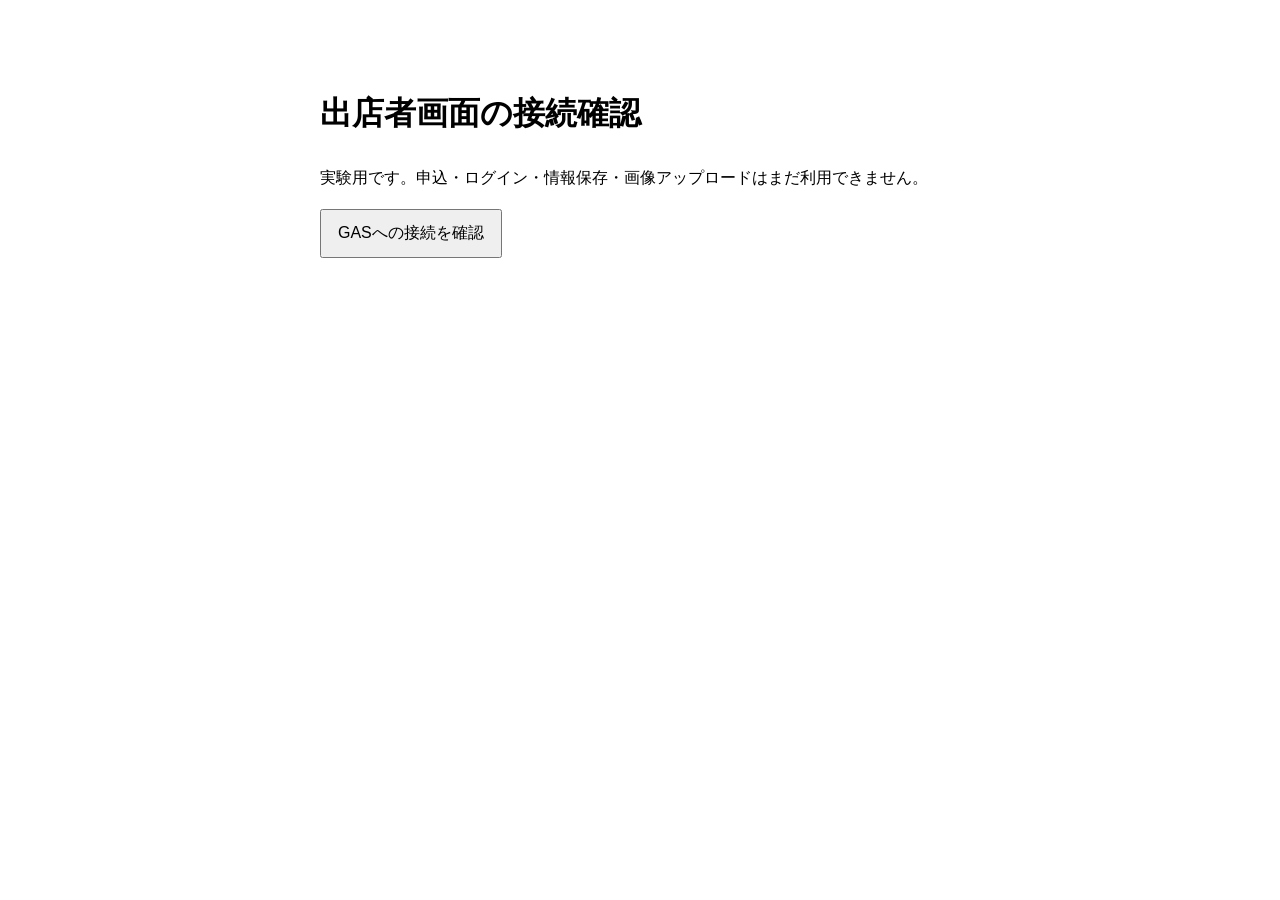
==== gas/Index.html @ 6c734b50 "initial commit" ====
<!doctype html>
<html lang="ja">
<head><base target="_top"><meta name="viewport" content="width=device-width, initial-scale=1"><title>接続確認</title></head>
<body style="font-family:sans-serif;max-width:640px;margin:3rem auto;padding:1rem;line-height:1.8">
<h1>出店者画面の接続確認</h1>
<p>実験用です。申込・ログイン・情報保存・画像アップロードはまだ利用できません。</p>
<button id="check" type="button" style="font:inherit;padding:.5rem 1rem">GASへの接続を確認</button>
<p id="result" role="status" aria-live="polite"></p>
<script>
document.getElementById('check').addEventListener('click', function () {
  const button = this;
  const result = document.getElementById('result');
  button.disabled = true;
  result.textContent = '確認しています。';
  google.script.run.withSuccessHandler(function (data) {
    result.textContent = data.ok ? 'GASに接続できました。保存先・認証は未接続です。' : '接続を確認できませんでした。';
    button.disabled = false;
  }).withFailureHandler(function () {
    result.textContent = '接続に失敗しました。もう一度お試しください。';
    button.disabled = false;
  }).getSystemStatus();
});
</script>
</body>
</html>
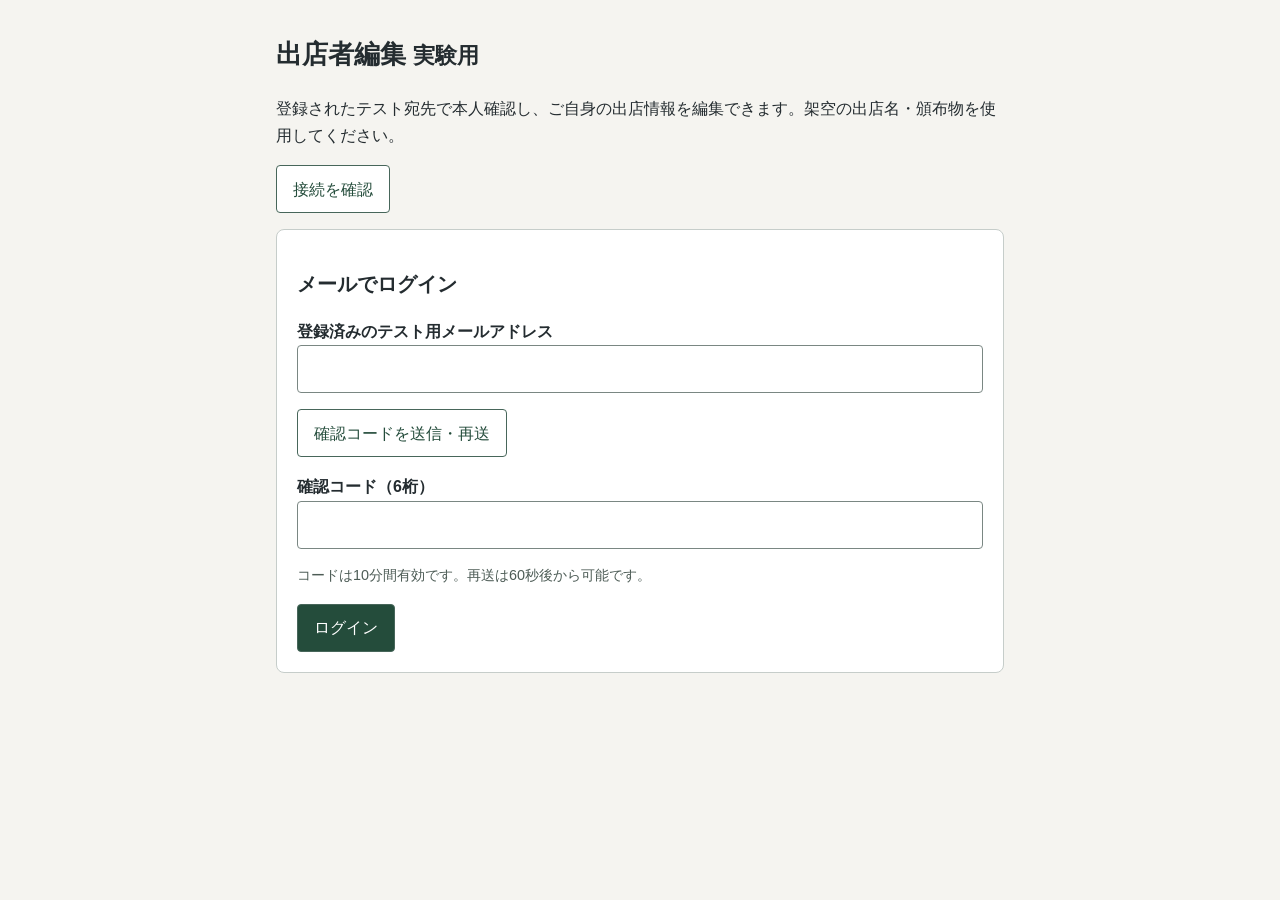
==== commit 85bc5460: "upd" ====
--- a/gas/Index.html
+++ b/gas/Index.html
@@ -1,25 +1,206 @@
 <!doctype html>
 <html lang="ja">
-<head><base target="_top"><meta name="viewport" content="width=device-width, initial-scale=1"><title>接続確認</title></head>
-<body style="font-family:sans-serif;max-width:640px;margin:3rem auto;padding:1rem;line-height:1.8">
-<h1>出店者画面の接続確認</h1>
-<p>実験用です。申込・ログイン・情報保存・画像アップロードはまだ利用できません。</p>
-<button id="check" type="button" style="font:inherit;padding:.5rem 1rem">GASへの接続を確認</button>
-<p id="result" role="status" aria-live="polite"></p>
+<head>
+  <base target="_top">
+  <meta name="viewport" content="width=device-width, initial-scale=1">
+  <title>出店者編集（実験用）</title>
+  <style>
+    * { box-sizing: border-box; }
+    body { margin: 0; background: #f5f4f0; color: #242c30; font-family: sans-serif; line-height: 1.7; }
+    main { max-width: 760px; margin: 2rem auto; padding: 0 1rem 3rem; }
+    h1 { font-size: 1.65rem; } h2 { font-size: 1.25rem; }
+    section, .book { background: white; border: 1px solid #c6cdca; border-radius: 8px; padding: 1.25rem; margin: 1rem 0; }
+    label { display: block; margin-top: 1rem; font-weight: bold; }
+    input, textarea, select { display: block; width: 100%; min-width: 0; font: inherit; padding: .6rem; border: 1px solid #7a8783; border-radius: 4px; color: inherit; background: white; }
+    textarea { min-height: 7rem; resize: vertical; }
+    button { font: inherit; padding: .6rem 1rem; border: 1px solid #47665a; border-radius: 4px; background: #fff; color: #244c3b; cursor: pointer; }
+    button.primary { background: #244c3b; color: white; }
+    button:disabled { opacity: .55; cursor: default; }
+    .actions { display: flex; flex-wrap: wrap; gap: .6rem; margin-top: 1rem; }
+    .note { color: #4d5c56; font-size: .9rem; }
+    #result { padding: .8rem; border-left: 4px solid #47665a; overflow-wrap: anywhere; }
+    #result:empty { display: none; }
+    fieldset { border: 0; padding: 0; margin: 0; min-width: 0; }
+    [hidden] { display: none !important; }
+    :focus-visible { outline: 3px solid #af6900; outline-offset: 3px; }
+  </style>
+</head>
+<body>
+<main>
+  <h1>出店者編集 <small>実験用</small></h1>
+  <p>登録されたテスト宛先で本人確認し、ご自身の出店情報を編集できます。架空の出店名・頒布物を使用してください。</p>
+  <div class="actions"><button id="check" type="button">接続を確認</button></div>
+  <p id="result" role="status" aria-live="polite"></p>
+  <section id="login">
+    <h2>メールでログイン</h2>
+    <form id="emailForm">
+      <label for="email">登録済みのテスト用メールアドレス</label>
+      <input id="email" type="email" autocomplete="email" maxlength="254" required>
+      <div class="actions"><button id="sendCode" type="submit">確認コードを送信・再送</button></div>
+    </form>
+    <form id="codeForm">
+      <label for="code">確認コード（6桁）</label>
+      <input id="code" type="text" inputmode="numeric" autocomplete="one-time-code" pattern="[0-9]{6}" maxlength="6" required>
+      <p class="note">コードは10分間有効です。再送は60秒後から可能です。</p>
+      <div class="actions"><button class="primary" type="submit">ログイン</button></div>
+    </form>
+  </section>
+  <section id="editor" hidden>
+    <h2>出店情報</h2>
+    <p id="savedState" class="note"></p>
+    <form id="profileForm">
+      <fieldset id="fields">
+        <label for="name">出店名（必須・80文字まで）</label><input id="name" maxlength="80" required>
+        <label for="description">紹介文（2,000文字まで）</label><textarea id="description" maxlength="2000"></textarea>
+        <label for="genre">ジャンル（40文字まで）</label><input id="genre" maxlength="40">
+        <h2>頒布物</h2>
+        <p class="note">10点まで登録できます。削除は「保存」で確定します。</p>
+        <div id="books"></div>
+        <button id="addBook" type="button">頒布物を追加</button>
+      </fieldset>
+      <div class="actions"><button id="save" class="primary" type="submit">保存</button></div>
+    </form>
+    <div class="actions">
+      <button id="reload" type="button">保存済みの内容を読み直す</button>
+      <button id="logout" type="button">ログアウト</button>
+    </div>
+    <p class="note">保存しても公開カタログには反映されません。画面を再読み込みすると再ログインが必要です。</p>
+  </section>
+</main>
 <script>
-document.getElementById('check').addEventListener('click', function () {
-  const button = this;
-  const result = document.getElementById('result');
-  button.disabled = true;
-  result.textContent = '確認しています。';
-  google.script.run.withSuccessHandler(function (data) {
-    result.textContent = data.ok ? 'GASに接続できました。保存先・認証は未接続です。' : '接続を確認できませんでした。';
-    button.disabled = false;
-  }).withFailureHandler(function () {
-    result.textContent = '接続に失敗しました。もう一度お試しください。';
-    button.disabled = false;
-  }).getSystemStatus();
-});
+'use strict';
+const $ = id => document.getElementById(id);
+let token = null;
+let data = null;
+let dirty = false;
+let busy = false;
+let pending = null;
+let bookSequence = 0;
+
+function message(text) { $('result').textContent = text; }
+function controls() {
+  $('fields').disabled = busy || !!pending;
+  $('save').disabled = busy;
+  $('save').textContent = pending ? '同じ保存を再試行・結果確認' : '保存';
+  $('reload').disabled = busy;
+  $('logout').disabled = busy;
+  $('check').disabled = busy;
+  for (const node of document.querySelectorAll('#login input, #login button')) node.disabled = busy;
+  $('addBook').disabled = $('books').children.length >= 10;
+}
+function rpc(method, ...args) {
+  return new Promise((resolve, reject) => {
+    if (!window.google || !google.script || !google.script.run) {
+      reject({ network: true, message: 'GASのWebアプリURLから開いてください。' }); return;
+    }
+    google.script.run.withSuccessHandler(result => {
+      if (result && result.ok) resolve(result);
+      else reject(result && result.error || { code: 'UNAVAILABLE', message: '応答を確認できませんでした。' });
+    }).withFailureHandler(() => reject({ network: true, message: '通信結果を確認できませんでした。' }))[method](...args);
+  });
+}
+async function action(operation) {
+  if (busy) return;
+  busy = true; controls();
+  try { await operation(); }
+  catch (error) { message(error.message || '処理を完了できませんでした。'); }
+  finally { busy = false; controls(); }
+}
+function input(labelText, key, value, options = {}) {
+  const label = document.createElement('label');
+  const id = 'book-' + bookSequence + '-' + key;
+  label.htmlFor = id; label.textContent = labelText;
+  const field = document.createElement(options.area ? 'textarea' : 'input');
+  field.id = id; field.dataset.key = key; field.value = value;
+  if (options.max) field.maxLength = options.max;
+  if (options.required) field.required = true;
+  if (options.number) { field.type = 'number'; field.min = '0'; field.max = '1000000'; field.step = '1'; field.required = true; }
+  return [label, field];
+}
+function addBook(book) {
+  bookSequence++;
+  const card = document.createElement('div'); card.className = 'book'; card.dataset.id = book.id || '';
+  card.append(...input('作品名（必須・120文字まで）', 'title', book.title, { max: 120, required: true }),
+    ...input('著者（120文字まで）', 'author', book.author, { max: 120 }),
+    ...input('紹介文（2,000文字まで）', 'description', book.description, { max: 2000, area: true }),
+    ...input('価格（円）', 'price', book.price, { number: true }));
+  const label = document.createElement('label'); label.textContent = '刊行区分'; label.htmlFor = 'book-' + bookSequence + '-release';
+  const select = document.createElement('select'); select.dataset.key = 'releaseType'; select.id = label.htmlFor;
+  for (const text of ['新刊', '既刊', 'その他']) { const option = document.createElement('option'); option.value = text; option.textContent = text; select.append(option); }
+  select.value = book.releaseType;
+  const remove = document.createElement('button'); remove.type = 'button'; remove.textContent = 'この頒布物を削除';
+  remove.addEventListener('click', () => { card.remove(); dirty = true; controls(); });
+  const actions = document.createElement('div'); actions.className = 'actions'; actions.append(remove);
+  card.append(label, select, actions); $('books').append(card);
+}
+function render(next) {
+  data = next; pending = null; dirty = false;
+  $('name').value = data.profile.name; $('description').value = data.profile.description; $('genre').value = data.profile.genre;
+  $('books').replaceChildren(); data.publications.forEach(addBook);
+  $('savedState').textContent = '更新番号 ' + data.revision + (data.updatedAt ? ' ／ 保存日時 ' + new Date(data.updatedAt).toLocaleString('ja-JP') : ' ／ まだ保存されていません');
+  $('login').hidden = true; $('editor').hidden = false; controls();
+}
+function request() {
+  const publications = Array.from($('books').children, card => {
+    const book = { id: card.dataset.id || null };
+    for (const field of card.querySelectorAll('[data-key]')) book[field.dataset.key] = field.dataset.key === 'price' ? Number(field.value) : field.value;
+    return book;
+  });
+  return { exhibitorId: data.exhibitorId, revision: data.revision, requestId: crypto.randomUUID(),
+    profile: { name: $('name').value, description: $('description').value, genre: $('genre').value }, publications };
+}
+$('check').addEventListener('click', () => action(async () => { await rpc('getSystemStatus'); message('GASと保存先への接続を確認できました。'); }));
+$('emailForm').addEventListener('submit', event => {
+  event.preventDefault(); action(async () => { const result = await rpc('requestLoginCode', $('email').value); $('code').value = ''; message(result.message); });
+});
+$('codeForm').addEventListener('submit', event => {
+  event.preventDefault();
+  if (!$('emailForm').reportValidity()) return;
+  action(async () => {
+    const result = await rpc('verifyLoginCode', $('email').value, $('code').value);
+    token = result.token; $('code').value = ''; $('email').value = ''; render(result.data); message('ログインしました。有効期限は2時間です。');
+  });
+});
+$('fields').addEventListener('input', () => { dirty = true; });
+$('addBook').addEventListener('click', () => {
+  if ($('books').children.length >= 10) return;
+  addBook({ id: null, title: '', author: '', description: '', price: 0, releaseType: '新刊' }); dirty = true; controls();
+});
+$('profileForm').addEventListener('submit', event => {
+  event.preventDefault(); action(async () => {
+    if (!pending) pending = request();
+    controls(); message('保存しています。');
+    try {
+      const result = await rpc('saveProfile', token, pending);
+      render(result.data);
+      message(result.replayed ? '保存済みであることを確認しました。最新の保存内容を表示しています。' : '保存しました。');
+    } catch (error) {
+      // 通信失敗・一時障害は同じ内容とIDで再送。編集を止め、二重作成を防ぐ。
+      if (error.network || ['UNAVAILABLE', 'BUSY'].includes(error.code)) {
+        message('保存結果が未確認です。「同じ保存を再試行・結果確認」を押してください。');
+      } else {
+        pending = null; message(error.message);
+      }
+    }
+  });
+});
+$('reload').addEventListener('click', () => {
+  if ((dirty || pending) && !confirm('未保存の入力を破棄し、保存済みの内容を読み直しますか？')) return;
+  action(async () => { const result = await rpc('getMyProfile', token); render(result.data); message('保存済みの内容を読み込みました。'); });
+});
+$('logout').addEventListener('click', () => {
+  if ((dirty || pending) && !confirm('未保存の入力を破棄してログアウトしますか？')) return;
+  action(async () => {
+    // 失効確認が取れるまでトークンを保持し、ログアウトを再試行できるようにする。
+    try { await rpc('logout', token); }
+    catch (error) { if (error.code !== 'UNAUTHENTICATED' && error.code !== 'FORBIDDEN') throw error; }
+    token = null; data = null; pending = null; dirty = false;
+    $('profileForm').reset(); $('books').replaceChildren(); $('editor').hidden = true; $('login').hidden = false;
+    message('ログアウトしました。');
+  });
+});
+window.addEventListener('beforeunload', event => { if (dirty || pending) { event.preventDefault(); event.returnValue = ''; } });
+controls();
 </script>
 </body>
 </html>
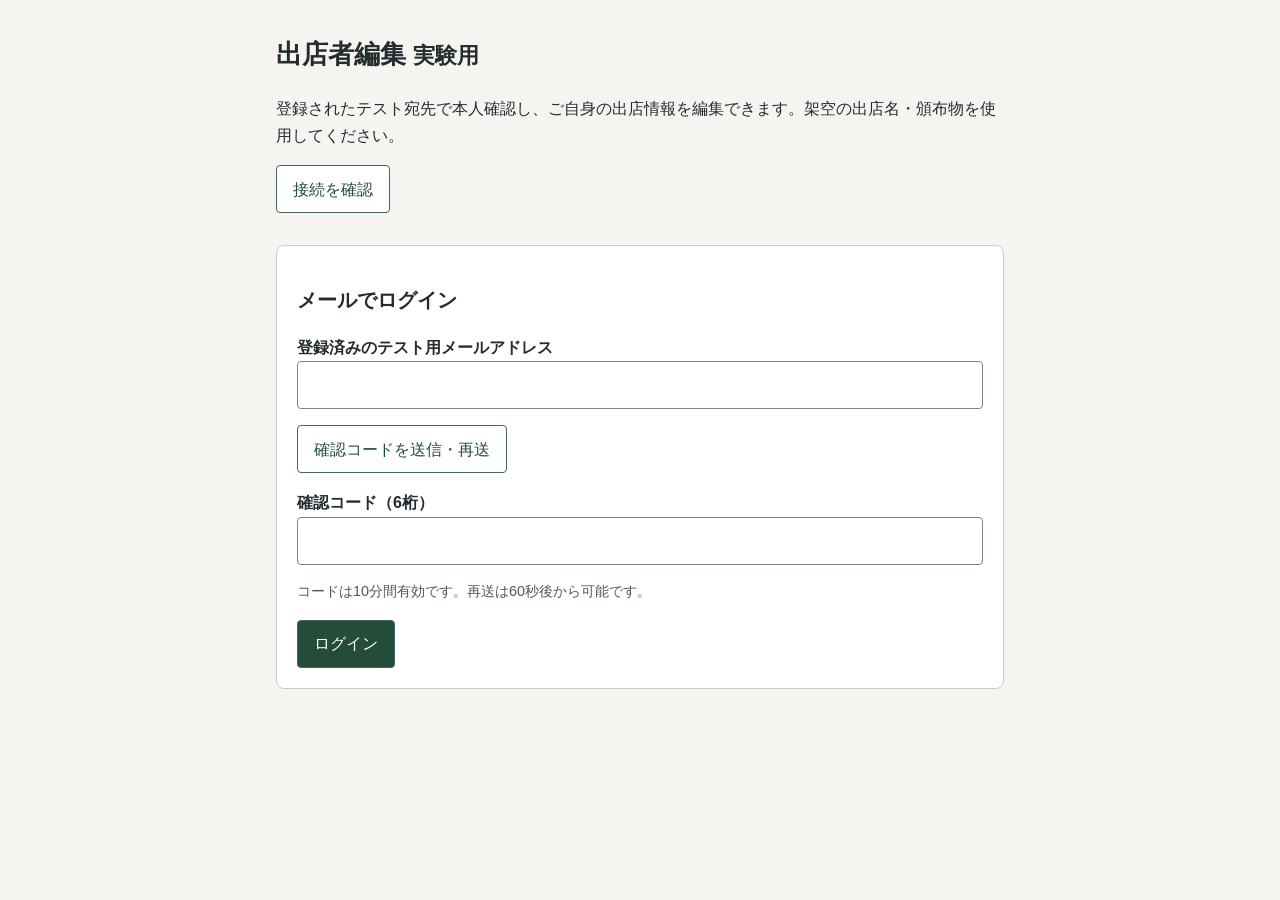
==== commit b700d7b3: "upd" ====
--- a/gas/Index.html
+++ b/gas/Index.html
@@ -31,6 +31,8 @@
   <p>登録されたテスト宛先で本人確認し、ご自身の出店情報を編集できます。架空の出店名・頒布物を使用してください。</p>
   <div class="actions"><button id="check" type="button">接続を確認</button></div>
   <p id="result" role="status" aria-live="polite"></p>
+  <p id="sessionNotice" class="note" hidden></p>
+  <div class="actions"><button id="restore" type="button" hidden>ログインの復元を再試行</button></div>
   <section id="login">
     <h2>メールでログイン</h2>
     <form id="emailForm">
@@ -64,7 +66,7 @@
       <button id="reload" type="button">保存済みの内容を読み直す</button>
       <button id="logout" type="button">ログアウト</button>
     </div>
-    <p class="note">保存しても公開カタログには反映されません。画面を再読み込みすると再ログインが必要です。</p>
+    <p class="note">保存しても公開カタログには反映されません。同じタブでは再読み込み後も有効期限内のログインを復元します。未保存の入力は復元されません。</p>
   </section>
 </main>
 <script>
@@ -76,6 +78,50 @@
 let busy = false;
 let pending = null;
 let bookSequence = 0;
+const SESSION_KEY = 'hf_test.exhibitorSession.v1';
+
+function sessionNotice() {
+  $('sessionNotice').hidden = false;
+  $('sessionNotice').textContent = 'このブラウザーではログイン情報を一時保存できません。再読み込み後は再ログインが必要です。';
+}
+function rememberSession(value) {
+  try {
+    if (value) window.sessionStorage.setItem(SESSION_KEY, value);
+    else window.sessionStorage.removeItem(SESSION_KEY);
+    return true;
+  } catch (_) { sessionNotice(); return false; }
+}
+function storedSession() {
+  try {
+    const value = window.sessionStorage.getItem(SESSION_KEY);
+    if (value === null) return null;
+    if (/^[0-9a-f]{64}$/.test(value)) return value;
+    rememberSession(null);
+  } catch (_) { sessionNotice(); }
+  return null;
+}
+async function restoreSession() {
+  const savedToken = storedSession();
+  $('restore').hidden = true;
+  if (!savedToken) return;
+  message('ログイン情報を確認しています。');
+  try {
+    // 保存されたトークンだけではログイン扱いにしない。期限・失効・所属は毎回GASが確認する。
+    const result = await rpc('getMyProfile', savedToken);
+    token = savedToken;
+    render(result.data);
+    message('ログインを復元し、保存済みの内容を読み込みました。');
+  } catch (error) {
+    if (['UNAUTHENTICATED', 'FORBIDDEN'].includes(error.code)) {
+      rememberSession(null);
+      message('ログインを継続できません。メール確認コードで再ログインしてください。');
+    } else {
+      // 通信失敗と失効を区別し、再試行できるように保存したトークンは残す。
+      $('restore').hidden = false;
+      message('ログイン情報を確認できませんでした。「ログインの復元を再試行」を押してください。');
+    }
+  }
+}
 
 function message(text) { $('result').textContent = text; }
 function controls() {
@@ -85,6 +131,7 @@
   $('reload').disabled = busy;
   $('logout').disabled = busy;
   $('check').disabled = busy;
+  $('restore').disabled = busy;
   for (const node of document.querySelectorAll('#login input, #login button')) node.disabled = busy;
   $('addBook').disabled = $('books').children.length >= 10;
 }
@@ -95,7 +142,11 @@
     }
     google.script.run.withSuccessHandler(result => {
       if (result && result.ok) resolve(result);
-      else reject(result && result.error || { code: 'UNAVAILABLE', message: '応答を確認できませんでした。' });
+      else {
+        const error = result && result.error || { code: 'UNAVAILABLE', message: '応答を確認できませんでした。' };
+        if (error.code === 'UNAUTHENTICATED') rememberSession(null);
+        reject(error);
+      }
     }).withFailureHandler(() => reject({ network: true, message: '通信結果を確認できませんでした。' }))[method](...args);
   });
 }
@@ -158,7 +209,8 @@
   if (!$('emailForm').reportValidity()) return;
   action(async () => {
     const result = await rpc('verifyLoginCode', $('email').value, $('code').value);
-    token = result.token; $('code').value = ''; $('email').value = ''; render(result.data); message('ログインしました。有効期限は2時間です。');
+    token = result.token; rememberSession(token); $('restore').hidden = true;
+    $('code').value = ''; $('email').value = ''; render(result.data); message('ログインしました。有効期限は2時間です。');
   });
 });
 $('fields').addEventListener('input', () => { dirty = true; });
@@ -195,12 +247,15 @@
     try { await rpc('logout', token); }
     catch (error) { if (error.code !== 'UNAUTHENTICATED' && error.code !== 'FORBIDDEN') throw error; }
     token = null; data = null; pending = null; dirty = false;
+    rememberSession(null); $('restore').hidden = true;
     $('profileForm').reset(); $('books').replaceChildren(); $('editor').hidden = true; $('login').hidden = false;
     message('ログアウトしました。');
   });
 });
 window.addEventListener('beforeunload', event => { if (dirty || pending) { event.preventDefault(); event.returnValue = ''; } });
+$('restore').addEventListener('click', () => action(restoreSession));
 controls();
+action(restoreSession);
 </script>
 </body>
 </html>
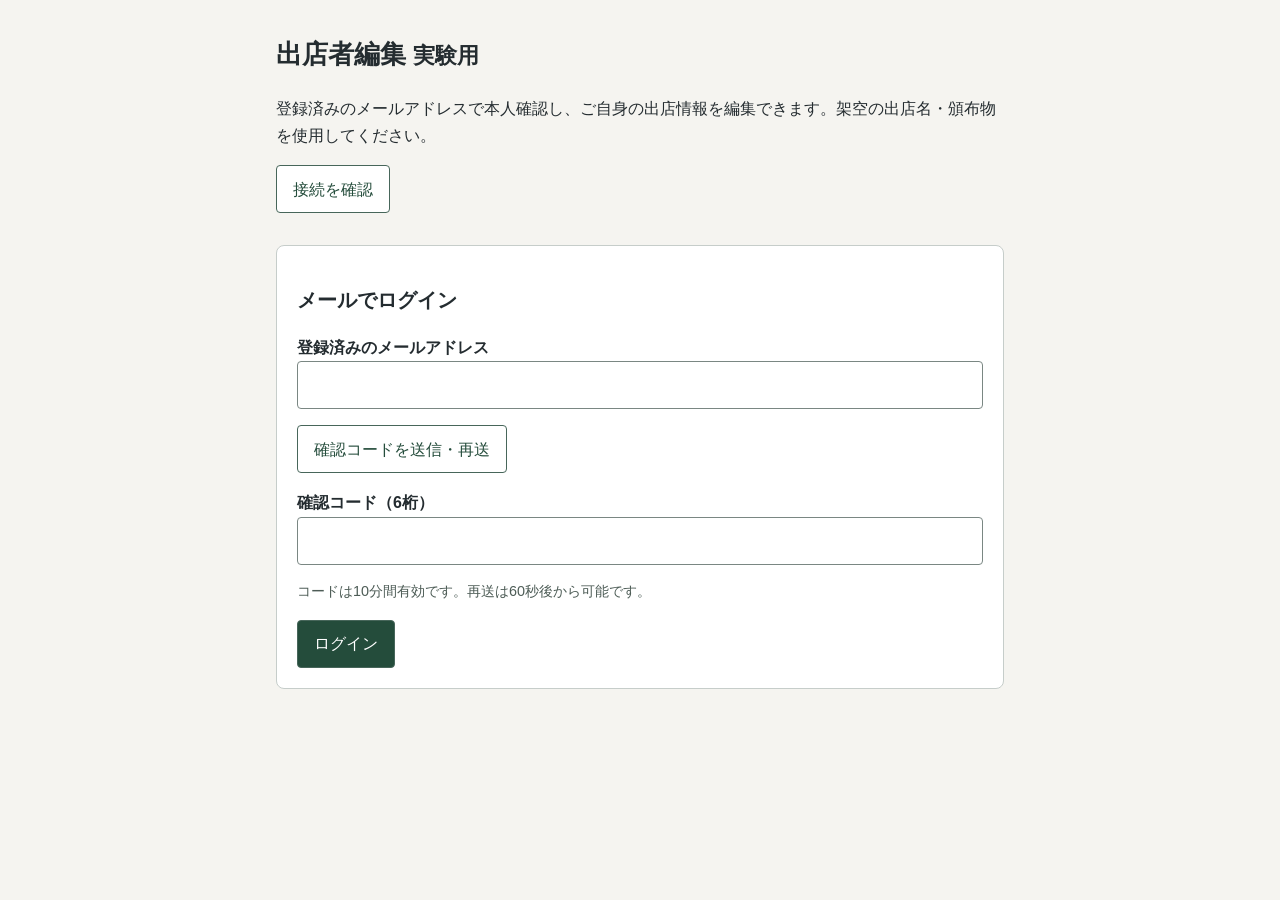
==== commit 8e224a39: "upd" ====
--- a/gas/Index.html
+++ b/gas/Index.html
@@ -22,13 +22,16 @@
     #result:empty { display: none; }
     fieldset { border: 0; padding: 0; margin: 0; min-width: 0; }
     [hidden] { display: none !important; }
+    .image-list { display: grid; gap: .75rem; margin: 1rem 0; }
+    .image-item { border: 1px solid #c6cdca; padding: .75rem; overflow-wrap: anywhere; }
+    .image-item img, #imagePreview { display: block; max-width: 100%; max-height: 400px; width: auto; height: auto; margin: .5rem auto; }
     :focus-visible { outline: 3px solid #af6900; outline-offset: 3px; }
   </style>
 </head>
 <body>
 <main>
   <h1>出店者編集 <small>実験用</small></h1>
-  <p>登録されたテスト宛先で本人確認し、ご自身の出店情報を編集できます。架空の出店名・頒布物を使用してください。</p>
+  <p>登録済みのメールアドレスで本人確認し、ご自身の出店情報を編集できます。架空の出店名・頒布物を使用してください。</p>
   <div class="actions"><button id="check" type="button">接続を確認</button></div>
   <p id="result" role="status" aria-live="polite"></p>
   <p id="sessionNotice" class="note" hidden></p>
@@ -36,7 +39,7 @@
   <section id="login">
     <h2>メールでログイン</h2>
     <form id="emailForm">
-      <label for="email">登録済みのテスト用メールアドレス</label>
+      <label for="email">登録済みのメールアドレス</label>
       <input id="email" type="email" autocomplete="email" maxlength="254" required>
       <div class="actions"><button id="sendCode" type="submit">確認コードを送信・再送</button></div>
     </form>
@@ -50,6 +53,7 @@
   <section id="editor" hidden>
     <h2>出店情報</h2>
     <p id="savedState" class="note"></p>
+    <p id="editState" class="note"></p>
     <form id="profileForm">
       <fieldset id="fields">
         <label for="name">出店名（必須・80文字まで）</label><input id="name" maxlength="80" required>
@@ -62,6 +66,13 @@
       </fieldset>
       <div class="actions"><button id="save" class="primary" type="submit">保存</button></div>
     </form>
+    <section id="imageConfirm" hidden>
+      <h2>画像を確認して登録</h2>
+      <p id="imageDetails"></p>
+      <img id="imagePreview" alt="登録前の画像プレビュー">
+      <p class="note">この表示を確認して登録してください。画像の登録はその場で保存されます。</p>
+      <div class="actions"><button id="uploadImage" class="primary" type="button">この画像を登録</button><button id="cancelImage" type="button">取り消す</button></div>
+    </section>
     <div class="actions">
       <button id="reload" type="button">保存済みの内容を読み直す</button>
       <button id="logout" type="button">ログアウト</button>
@@ -78,6 +89,7 @@
 let busy = false;
 let pending = null;
 let bookSequence = 0;
+let preparedImage = null;
 const SESSION_KEY = 'hf_test.exhibitorSession.v1';
 
 function sessionNotice() {
@@ -125,15 +137,21 @@
 
 function message(text) { $('result').textContent = text; }
 function controls() {
-  $('fields').disabled = busy || !!pending;
-  $('save').disabled = busy;
+  const closed = data && data.editable === false;
+  $('fields').disabled = busy || !!pending || !!preparedImage;
+  for (const node of $('fields').querySelectorAll('input, textarea, select, button')) {
+    node.disabled = !!closed && node.dataset.readAction !== 'true';
+  }
+  $('save').disabled = busy || !!preparedImage || !!closed;
   $('save').textContent = pending ? '同じ保存を再試行・結果確認' : '保存';
   $('reload').disabled = busy;
   $('logout').disabled = busy;
   $('check').disabled = busy;
   $('restore').disabled = busy;
   for (const node of document.querySelectorAll('#login input, #login button')) node.disabled = busy;
-  $('addBook').disabled = $('books').children.length >= 10;
+  $('addBook').disabled = !!closed || $('books').children.length >= 10;
+  $('uploadImage').disabled = busy;
+  $('cancelImage').disabled = busy || !!(preparedImage && preparedImage.committing);
 }
 function rpc(method, ...args) {
   return new Promise((resolve, reject) => {
@@ -171,6 +189,7 @@
 function addBook(book) {
   bookSequence++;
   const card = document.createElement('div'); card.className = 'book'; card.dataset.id = book.id || '';
+  card.dataset.imageIds = JSON.stringify((book.images || []).map(image => image.id));
   card.append(...input('作品名（必須・120文字まで）', 'title', book.title, { max: 120, required: true }),
     ...input('著者（120文字まで）', 'author', book.author, { max: 120 }),
     ...input('紹介文（2,000文字まで）', 'description', book.description, { max: 2000, area: true }),
@@ -182,19 +201,67 @@
   const remove = document.createElement('button'); remove.type = 'button'; remove.textContent = 'この頒布物を削除';
   remove.addEventListener('click', () => { card.remove(); dirty = true; controls(); });
   const actions = document.createElement('div'); actions.className = 'actions'; actions.append(remove);
-  card.append(label, select, actions); $('books').append(card);
+  card.append(label, select, actions);
+  const images = document.createElement('div'); images.className = 'image-list';
+  (book.images || []).forEach(image => {
+    const item = document.createElement('div'); item.className = 'image-item';
+    const status = document.createElement('p'); status.textContent = image.width + '×' + image.height + 'px ／ ' + Math.ceil(image.bytes / 1000) + 'KB';
+    const preview = document.createElement('img'); preview.alt = book.title + 'の登録画像'; preview.hidden = true;
+    const show = document.createElement('button'); show.type = 'button'; show.dataset.readAction = 'true'; show.textContent = '画像を表示';
+    show.addEventListener('click', () => action(async () => {
+      const result = await rpc('getPublicationImage', token, image.id);
+      if (result.contentType !== 'image/jpeg' && result.contentType !== 'image/png') throw new Error('画像形式を確認できません。');
+      preview.src = 'data:' + result.contentType + ';base64,' + result.base64; preview.hidden = false;
+    }));
+    const erase = document.createElement('button'); erase.type = 'button'; erase.textContent = '画像を削除';
+    erase.addEventListener('click', () => {
+      card.dataset.imageIds = JSON.stringify(JSON.parse(card.dataset.imageIds).filter(id => id !== image.id));
+      item.remove(); dirty = true; controls();
+    });
+    const earlier = document.createElement('button'); earlier.type = 'button'; earlier.textContent = '先頭にする';
+    earlier.addEventListener('click', () => {
+      card.dataset.imageIds = JSON.stringify([image.id, ...JSON.parse(card.dataset.imageIds).filter(id => id !== image.id)]);
+      images.prepend(item); dirty = true;
+    });
+    const imageActions = document.createElement('div'); imageActions.className = 'actions'; imageActions.append(show, earlier, erase);
+    item.append(status, preview, imageActions); images.append(item);
+  });
+  card.append(images);
+  const uploadLabel = document.createElement('label'); uploadLabel.textContent = '画像を追加（1作品3点まで）';
+  const upload = document.createElement('input'); upload.type = 'file';
+  upload.id = 'book-' + bookSequence + '-upload'; uploadLabel.htmlFor = upload.id;
+  upload.accept = '.jpg,.jpeg,.png,.gif,.bmp,image/jpeg,image/png,image/gif,image/bmp';
+  upload.addEventListener('change', () => action(async () => {
+    const file = upload.files && upload.files[0]; upload.value = '';
+    if (!file) return;
+    if (!book.id || dirty) throw new Error('先に出店情報を保存してから、画像を追加してください。');
+    if (!data.imagesConfigured) throw new Error('画像保存先が未設定です。運営に確認してください。');
+    if ((book.images || []).length >= 3) throw new Error('画像は3点までです。削除して保存してから追加してください。');
+    const image = await prepareImage(file);
+    preparedImage = { request: { publicationId: book.id, revision: data.revision, requestId: crypto.randomUUID(),
+      contentType: image.contentType, base64: image.base64 }, committing: false };
+    $('imagePreview').src = 'data:' + image.contentType + ';base64,' + image.base64;
+    $('imageDetails').textContent = image.width + '×' + image.height + 'px ／ ' + Math.ceil(image.bytes / 1000) + 'KB（静止画）';
+    $('imageConfirm').hidden = false; message('画像の見え方を確認して登録してください。');
+  }));
+  const note = document.createElement('p'); note.className = 'note';
+  note.textContent = 'JPEG・PNG・GIF・BMP、元画像20MBまで。長辺2,400px・1.5MB以内に調整します。GIFは先頭の静止画、一覧の先頭が代表画像になります。画像の追加前に出店情報を保存してください。';
+  card.append(uploadLabel, upload, note); $('books').append(card);
 }
 function render(next) {
-  data = next; pending = null; dirty = false;
+  data = next; pending = null; dirty = false; clearPreparedImage();
   $('name').value = data.profile.name; $('description').value = data.profile.description; $('genre').value = data.profile.genre;
   $('books').replaceChildren(); data.publications.forEach(addBook);
   $('savedState').textContent = '更新番号 ' + data.revision + (data.updatedAt ? ' ／ 保存日時 ' + new Date(data.updatedAt).toLocaleString('ja-JP') : ' ／ まだ保存されていません');
+  $('editState').textContent = data.editable ? '編集期限: ' + new Date(data.editDeadline).toLocaleString('ja-JP')
+    : '編集期間外です。保存・追加・削除はできません。';
   $('login').hidden = true; $('editor').hidden = false; controls();
 }
 function request() {
   const publications = Array.from($('books').children, card => {
     const book = { id: card.dataset.id || null };
     for (const field of card.querySelectorAll('[data-key]')) book[field.dataset.key] = field.dataset.key === 'price' ? Number(field.value) : field.value;
+    book.imageIds = JSON.parse(card.dataset.imageIds);
     return book;
   });
   return { exhibitorId: data.exhibitorId, revision: data.revision, requestId: crypto.randomUUID(),
@@ -213,13 +280,14 @@
     $('code').value = ''; $('email').value = ''; render(result.data); message('ログインしました。有効期限は2時間です。');
   });
 });
-$('fields').addEventListener('input', () => { dirty = true; });
+$('fields').addEventListener('input', event => { if (!event.target || event.target.type !== 'file') dirty = true; });
 $('addBook').addEventListener('click', () => {
   if ($('books').children.length >= 10) return;
   addBook({ id: null, title: '', author: '', description: '', price: 0, releaseType: '新刊' }); dirty = true; controls();
 });
 $('profileForm').addEventListener('submit', event => {
   event.preventDefault(); action(async () => {
+    if (preparedImage || !data.editable) return;
     if (!pending) pending = request();
     controls(); message('保存しています。');
     try {
@@ -231,28 +299,114 @@
       if (error.network || ['UNAVAILABLE', 'BUSY'].includes(error.code)) {
         message('保存結果が未確認です。「同じ保存を再試行・結果確認」を押してください。');
       } else {
-        pending = null; message(error.message);
+        pending = null;
+        if (error.code === 'EDIT_CLOSED') data.editable = false;
+        message(error.message);
       }
     }
   });
 });
 $('reload').addEventListener('click', () => {
-  if ((dirty || pending) && !confirm('未保存の入力を破棄し、保存済みの内容を読み直しますか？')) return;
+  if ((dirty || pending || preparedImage) && !confirm('未保存の入力・登録前の画像を破棄し、保存済みの内容を読み直しますか？')) return;
   action(async () => { const result = await rpc('getMyProfile', token); render(result.data); message('保存済みの内容を読み込みました。'); });
 });
 $('logout').addEventListener('click', () => {
-  if ((dirty || pending) && !confirm('未保存の入力を破棄してログアウトしますか？')) return;
+  if ((dirty || pending || preparedImage) && !confirm('未保存の入力・登録前の画像を破棄してログアウトしますか？')) return;
   action(async () => {
     // 失効確認が取れるまでトークンを保持し、ログアウトを再試行できるようにする。
     try { await rpc('logout', token); }
     catch (error) { if (error.code !== 'UNAUTHENTICATED' && error.code !== 'FORBIDDEN') throw error; }
     token = null; data = null; pending = null; dirty = false;
+    clearPreparedImage();
     rememberSession(null); $('restore').hidden = true;
     $('profileForm').reset(); $('books').replaceChildren(); $('editor').hidden = true; $('login').hidden = false;
     message('ログアウトしました。');
   });
 });
-window.addEventListener('beforeunload', event => { if (dirty || pending) { event.preventDefault(); event.returnValue = ''; } });
+function clearPreparedImage() {
+  preparedImage = null; $('imagePreview').removeAttribute('src'); $('imageConfirm').hidden = true;
+  $('uploadImage').textContent = 'この画像を登録';
+}
+$('cancelImage').addEventListener('click', () => { if (preparedImage && !preparedImage.committing) { clearPreparedImage(); controls(); } });
+$('uploadImage').addEventListener('click', () => action(async () => {
+  if (!preparedImage) return;
+  preparedImage.committing = true; controls(); message('画像を登録しています。');
+  try {
+    const result = await rpc('uploadPublicationImage', token, preparedImage.request);
+    render(result.data); message(result.replayed ? '画像が登録済みであることを確認しました。' : '画像を登録しました。');
+  } catch (error) {
+    if (error.network || ['UNAVAILABLE', 'BUSY'].includes(error.code)) {
+      $('uploadImage').textContent = '同じ画像登録を再試行・結果確認';
+      message('登録結果が未確認です。同じ画像登録を再試行するか、保存済みの内容を読み直してください。');
+    } else {
+      if (error.code === 'EDIT_CLOSED') data.editable = false;
+      clearPreparedImage(); message(error.message);
+    }
+  }
+}));
+
+function sourceImageSize(bytes) {
+  const u16 = at => bytes[at] * 256 + bytes[at + 1];
+  const le32 = at => bytes[at] + bytes[at + 1] * 256 + bytes[at + 2] * 65536 + bytes[at + 3] * 16777216;
+  const be32 = at => bytes[at] * 16777216 + bytes[at + 1] * 65536 + bytes[at + 2] * 256 + bytes[at + 3];
+  if (bytes.slice(0, 8).join(',') === '137,80,78,71,13,10,26,10' && bytes.length >= 33) return { width: be32(16), height: be32(20) };
+  if (String.fromCharCode(...bytes.slice(0, 6)).match(/^GIF8[79]a$/) && bytes.length >= 13) return { width: bytes[6] + 256 * bytes[7], height: bytes[8] + 256 * bytes[9] };
+  if (bytes[0] === 66 && bytes[1] === 77 && bytes.length >= 26 && le32(14) >= 40) {
+    const height = le32(22);
+    return { width: le32(18), height: height > 2147483647 ? 4294967296 - height : height };
+  }
+  if (bytes[0] === 255 && bytes[1] === 216) {
+    let at = 2;
+    while (at + 4 <= bytes.length) {
+      if (bytes[at++] !== 255) break;
+      while (bytes[at] === 255) at++;
+      const marker = bytes[at++], length = u16(at);
+      if (length < 2 || at + length > bytes.length || marker === 218) break;
+      if ([192, 193, 194].includes(marker) && length >= 8) return { width: u16(at + 5), height: u16(at + 3) };
+      at += length;
+    }
+  }
+  throw new Error('JPEG・PNG・GIF・BMP画像を選択してください。画像の内容を読み取れませんでした。');
+}
+async function prepareImage(file) {
+  if (file.size < 1 || file.size > 20000000) throw new Error('元画像は20MB以内で選択してください。');
+  const bytes = new Uint8Array(await file.arrayBuffer());
+  const size = sourceImageSize(bytes);
+  if (!Number.isInteger(size.width) || !Number.isInteger(size.height) || size.width < 1 || size.height < 1
+      || size.width * size.height > 60000000) throw new Error('元画像は6,000万画素以内で選択してください。');
+  if (typeof createImageBitmap !== 'function') throw new Error('このブラウザーでは画像を調整できません。別のブラウザーでお試しください。');
+  const bitmap = await createImageBitmap(file, { imageOrientation: 'from-image' });
+  try {
+    if (bitmap.width * bitmap.height > 60000000) throw new Error('元画像の画素数が上限を超えています。');
+    const canvas = document.createElement('canvas');
+    let scale = Math.min(1, 2400 / Math.max(bitmap.width, bitmap.height));
+    for (let attempt = 0; attempt < 5; attempt++, scale *= .8) {
+      canvas.width = Math.max(1, Math.round(bitmap.width * scale)); canvas.height = Math.max(1, Math.round(bitmap.height * scale));
+      const context = canvas.getContext('2d');
+      if (!context) throw new Error('画像の調整に失敗しました。');
+      context.drawImage(bitmap, 0, 0, canvas.width, canvas.height);
+      const encode = (type, quality) => new Promise(resolve => canvas.toBlob(resolve, type, quality));
+      // 線画・透過を保てるPNGが上限内なら優先。大きければ白背景JPEGをプレビューする。
+      let blob = await encode('image/png');
+      if (!blob || blob.size > 1500000) {
+        context.globalCompositeOperation = 'destination-over'; context.fillStyle = '#fff'; context.fillRect(0, 0, canvas.width, canvas.height);
+        context.globalCompositeOperation = 'source-over';
+        for (const quality of [.92, .84, .76]) {
+          blob = await encode('image/jpeg', quality);
+          if (blob && blob.size <= 1500000) break;
+        }
+      }
+      if (blob && blob.size <= 1500000 && ['image/png', 'image/jpeg'].includes(blob.type)) {
+        const output = new Uint8Array(await blob.arrayBuffer());
+        let binary = '';
+        for (let index = 0; index < output.length; index += 8192) binary += String.fromCharCode(...output.subarray(index, index + 8192));
+        return { base64: btoa(binary), contentType: blob.type, bytes: blob.size, width: canvas.width, height: canvas.height };
+      }
+    }
+    throw new Error('1.5MB以内に調整できませんでした。小さい画像を選択してください。');
+  } finally { bitmap.close(); }
+}
+window.addEventListener('beforeunload', event => { if (dirty || pending || preparedImage) { event.preventDefault(); event.returnValue = ''; } });
 $('restore').addEventListener('click', () => action(restoreSession));
 controls();
 action(restoreSession);
